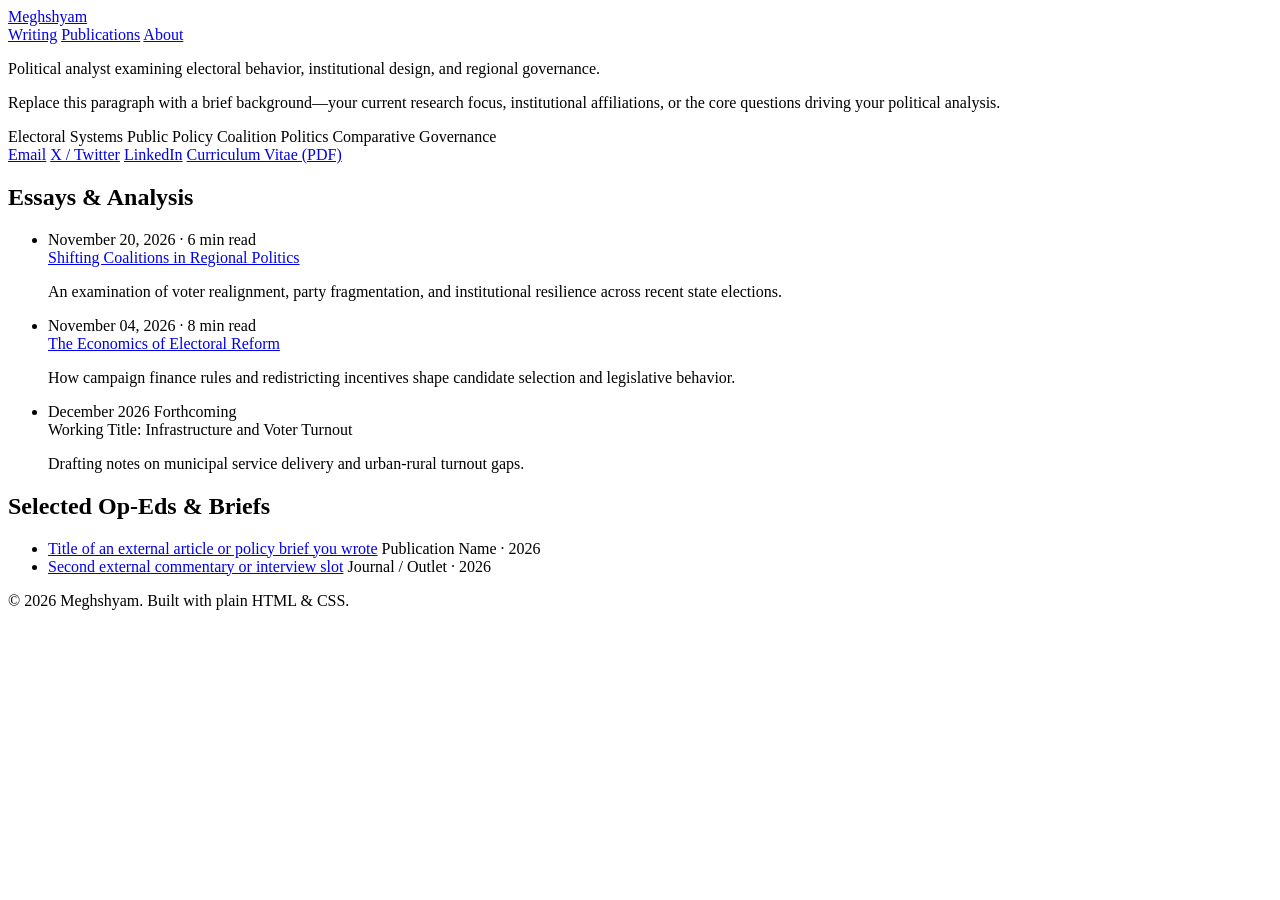
==== index.html @ 5d3dfe94 "Update index.html" ====
<!DOCTYPE html>
<html lang="en">
<head>
  <meta charset="UTF-8">
  <meta name="viewport" content="width=device-width, initial-scale=1.0">
  <title>Meghshyam — Political Analysis & Essays</title>
  
  <!-- Editorial Fonts: Newsreader (serif) & Inter (sans-serif metadata) -->
  <link rel="preconnect" href="https://fonts.googleapis.com">
  <link rel="preconnect" href="https://fonts.gstatic.com" crossorigin>
  <link href="https://fonts.googleapis.com/css2?family=Inter:wght@400;500&family=Newsreader:ital,opsz,wght@0,6..72,400;0,6..72,500;1,6..72,400&display=swap" rel="stylesheet">
  
  <!-- Links to your external stylesheet -->
  <link rel="stylesheet" href="style.css">
</head>
<body>
  <div class="container">
    
    <!-- TOP HEADER & NAVIGATION -->
    <header>
      <a href="index.html" class="site-title">Meghshyam</a>
      <nav>
        <a href="index.html" class="active">Writing</a>
        <a href="#publications">Publications</a>
        <a href="#about">About</a>
      </nav>
    </header>

    <!-- BIO & RESEARCH SLOTS -->
    <div class="bio-section" id="about">
      <p class="bio-lead">
        Political analyst examining electoral behavior, institutional design, and regional governance.
      </p>
      <p class="bio-details">
        Replace this paragraph with a brief background—your current research focus, institutional affiliations, or the core questions driving your political analysis.
      </p>

      <!-- Focus Area Slots -->
      <div class="focus-tags">
        <span class="tag">Electoral Systems</span>
        <span class="tag">Public Policy</span>
        <span class="tag">Coalition Politics</span>
        <span class="tag">Comparative Governance</span>
      </div>

      <!-- Contact & Profile Slots -->
      <div class="contact-links">
        <a href="mailto:you@example.com">Email</a>
        <a href="https://twitter.com/" target="_blank">X / Twitter</a>
        <a href="https://linkedin.com/" target="_blank">LinkedIn</a>
        <a href="#">Curriculum Vitae (PDF)</a>
      </div>
    </div>

    <!-- PRIMARY ESSAYS & BLOG POSTS SECTION -->
    <section id="writing">
      <h2 class="section-label">Essays &amp; Analysis</h2>
      <ul class="post-list">
        
        <!-- Published Post Slot 1 -->
        <li>
          <div class="meta">November 20, 2026 &middot; 6 min read</div>
          <a href="post-1.html" class="post-title">Shifting Coalitions in Regional Politics</a>
          <p class="post-excerpt">An examination of voter realignment, party fragmentation, and institutional resilience across recent state elections.</p>
        </li>

        <!-- Published Post Slot 2 -->
        <li>
          <div class="meta">November 04, 2026 &middot; 8 min read</div>
          <a href="post-2.html" class="post-title">The Economics of Electoral Reform</a>
          <p class="post-excerpt">How campaign finance rules and redistricting incentives shape candidate selection and legislative behavior.</p>
        </li>

        <!-- Forthcoming Essay Slot (Ready to activate when you publish) -->
        <li class="post-slot-empty">
          <div class="meta">December 2026 <span class="badge-forthcoming">Forthcoming</span></div>
          <span class="post-title">Working Title: Infrastructure and Voter Turnout</span>
          <p class="post-excerpt">Drafting notes on municipal service delivery and urban-rural turnout gaps.</p>
        </li>

      </ul>
    </section>

    <!-- EXTERNAL PUBLICATIONS / OP-EDS / MEDIA SLOTS -->
    <section id="publications">
      <h2 class="section-label">Selected Op-Eds &amp; Briefs</h2>
      <ul class="brief-list">
        <li>
          <a href="#">Title of an external article or policy brief you wrote</a>
          <span class="brief-outlet">Publication Name &middot; 2026</span>
        </li>
        <li>
          <a href="#">Second external commentary or interview slot</a>
          <span class="brief-outlet">Journal / Outlet &middot; 2026</span>
        </li>
      </ul>
    </section>

    <footer>
      &copy; 2026 Meghshyam. Built with plain HTML &amp; CSS.
    </footer>

  </div>
</body>
</html>
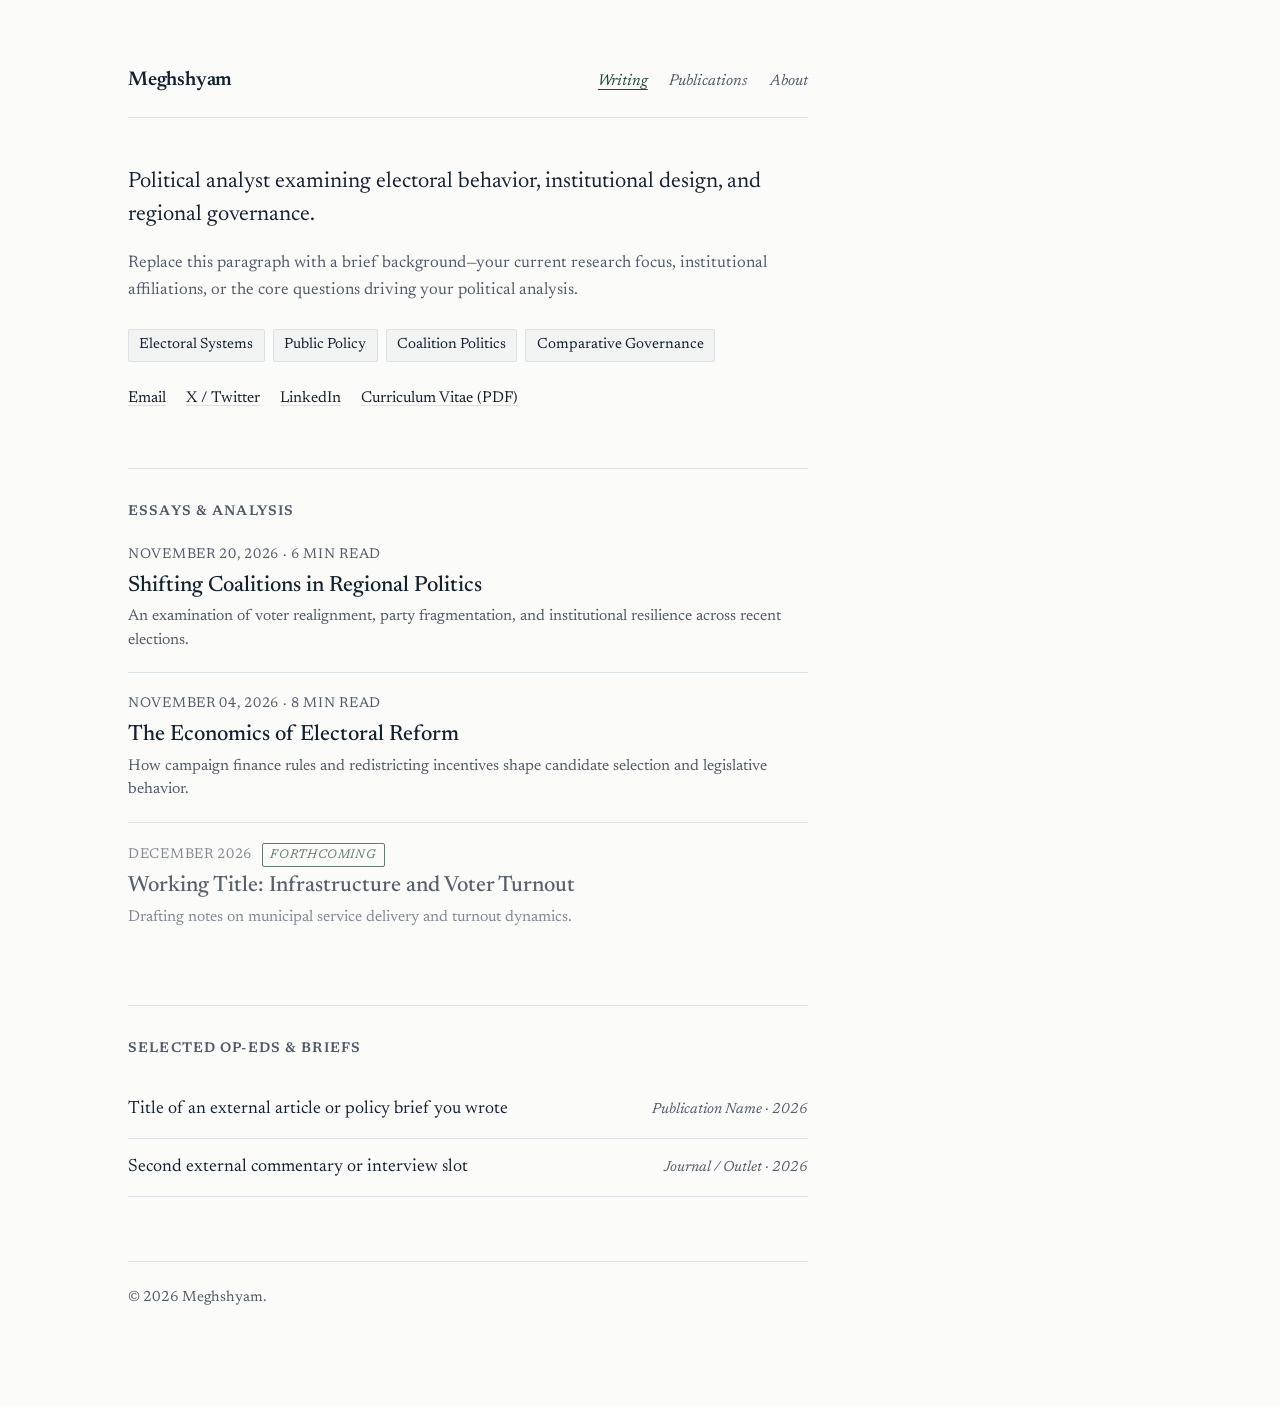
==== commit 8e6f99e1: "Update index.html" ====
--- a/index.html
+++ b/index.html
@@ -3,19 +3,18 @@
 <head>
   <meta charset="UTF-8">
   <meta name="viewport" content="width=device-width, initial-scale=1.0">
-  <title>Meghshyam — Political Analysis & Essays</title>
-  
-  <!-- Editorial Fonts: Newsreader (serif) & Inter (sans-serif metadata) -->
+  <title>Meghshyam — Political Analysis &amp; Essays</title>
+
+  <!-- Times New Roman–style editorial serif font -->
   <link rel="preconnect" href="https://fonts.googleapis.com">
   <link rel="preconnect" href="https://fonts.gstatic.com" crossorigin>
-  <link href="https://fonts.googleapis.com/css2?family=Inter:wght@400;500&family=Newsreader:ital,opsz,wght@0,6..72,400;0,6..72,500;1,6..72,400&display=swap" rel="stylesheet">
-  
-  <!-- Links to your external stylesheet -->
+  <link href="https://fonts.googleapis.com/css2?family=Newsreader:ital,opsz,wght@0,6..72,400;0,6..72,500;0,6..72,600;1,6..72,400&display=swap" rel="stylesheet">
+
   <link rel="stylesheet" href="style.css">
 </head>
 <body>
   <div class="container">
-    
+
     <!-- TOP HEADER & NAVIGATION -->
     <header>
       <a href="index.html" class="site-title">Meghshyam</a>
@@ -56,12 +55,12 @@
     <section id="writing">
       <h2 class="section-label">Essays &amp; Analysis</h2>
       <ul class="post-list">
-        
+
         <!-- Published Post Slot 1 -->
         <li>
           <div class="meta">November 20, 2026 &middot; 6 min read</div>
           <a href="post-1.html" class="post-title">Shifting Coalitions in Regional Politics</a>
-          <p class="post-excerpt">An examination of voter realignment, party fragmentation, and institutional resilience across recent state elections.</p>
+          <p class="post-excerpt">An examination of voter realignment, party fragmentation, and institutional resilience across recent elections.</p>
         </li>
 
         <!-- Published Post Slot 2 -->
@@ -71,11 +70,11 @@
           <p class="post-excerpt">How campaign finance rules and redistricting incentives shape candidate selection and legislative behavior.</p>
         </li>
 
-        <!-- Forthcoming Essay Slot (Ready to activate when you publish) -->
+        <!-- Forthcoming Essay Slot -->
         <li class="post-slot-empty">
           <div class="meta">December 2026 <span class="badge-forthcoming">Forthcoming</span></div>
           <span class="post-title">Working Title: Infrastructure and Voter Turnout</span>
-          <p class="post-excerpt">Drafting notes on municipal service delivery and urban-rural turnout gaps.</p>
+          <p class="post-excerpt">Drafting notes on municipal service delivery and turnout dynamics.</p>
         </li>
 
       </ul>
@@ -97,7 +96,7 @@
     </section>
 
     <footer>
-      &copy; 2026 Meghshyam. Built with plain HTML &amp; CSS.
+      &copy; 2026 Meghshyam.
     </footer>
 
   </div>
--- a/style.css
+++ b/style.css
@@ -0,0 +1,313 @@
+:root {
+  /* Distinct academic/policy journal palette (not Anthropic's warm beige/terracotta) */
+  --bg: #FBFBF9;          /* Crisp archival paper white */
+  --surface: #F2F4F3;     /* Soft cool slate-tint for tags */
+  --text: #16212E;        /* Deep slate-navy ink */
+  --muted: #525B66;       /* Muted steel-slate for metadata & captions */
+  --border: #DCE1E6;      /* Cool hairline divider */
+  --accent: #24473A;      /* Deep policy-green accent */
+}
+
+* {
+  box-sizing: border-box;
+}
+
+body {
+  background-color: var(--bg);
+  color: var(--text);
+  font-family: 'Newsreader', 'Times New Roman', Times, Georgia, serif;
+  font-size: 19px;
+  line-height: 1.65;
+  margin: 0;
+  /* Left-aligned layout with generous breathing room on desktop */
+  padding: 4rem 1.5rem 6rem 1.5rem;
+  -webkit-font-smoothing: antialiased;
+}
+
+@media (min-width: 768px) {
+  body {
+    padding-left: 10%;
+    padding-right: 10%;
+  }
+}
+
+.container {
+  max-width: 680px;
+  margin: 0; /* Left-aligned */
+}
+
+/* Top Navigation & Identity */
+header {
+  margin-bottom: 3rem;
+  padding-bottom: 1.25rem;
+  border-bottom: 1px solid var(--border);
+  display: flex;
+  flex-wrap: wrap;
+  justify-content: space-between;
+  align-items: baseline;
+  gap: 1rem;
+}
+
+.site-title {
+  font-family: 'Newsreader', 'Times New Roman', Times, Georgia, serif;
+  font-size: 1.25rem;
+  font-weight: 600;
+  letter-spacing: -0.01em;
+  text-decoration: none;
+  color: var(--text);
+}
+
+nav {
+  display: flex;
+  flex-wrap: wrap;
+  gap: 1.35rem;
+}
+
+nav a {
+  font-family: 'Newsreader', 'Times New Roman', Times, Georgia, serif;
+  font-size: 0.98rem;
+  font-style: italic;
+  color: var(--muted);
+  text-decoration: none;
+  transition: color 0.15s ease;
+}
+
+nav a:hover,
+nav a.active {
+  color: var(--accent);
+  text-decoration: underline;
+  text-underline-offset: 4px;
+}
+
+/* Section Labels */
+.section-label {
+  font-family: 'Newsreader', 'Times New Roman', Times, Georgia, serif;
+  font-size: 0.88rem;
+  font-weight: 600;
+  text-transform: uppercase;
+  letter-spacing: 0.08em;
+  color: var(--muted);
+  margin: 0 0 1.25rem 0;
+}
+
+/* Bio & Focus Areas Section */
+.bio-section {
+  margin-bottom: 3.5rem;
+}
+
+.bio-lead {
+  font-family: 'Newsreader', 'Times New Roman', Times, Georgia, serif;
+  font-size: 1.38rem;
+  line-height: 1.48;
+  margin: 0 0 1.15rem 0;
+  color: var(--text);
+}
+
+.bio-details {
+  font-family: 'Newsreader', 'Times New Roman', Times, Georgia, serif;
+  font-size: 1.05rem;
+  color: var(--muted);
+  margin: 0 0 1.5rem 0;
+}
+
+.focus-tags {
+  display: flex;
+  flex-wrap: wrap;
+  gap: 0.5rem;
+  margin-bottom: 1.5rem;
+}
+
+.tag {
+  font-family: 'Newsreader', 'Times New Roman', Times, Georgia, serif;
+  font-size: 0.92rem;
+  color: var(--text);
+  background-color: var(--surface);
+  border: 1px solid var(--border);
+  padding: 0.2rem 0.65rem;
+  border-radius: 2px;
+}
+
+.contact-links {
+  font-family: 'Newsreader', 'Times New Roman', Times, Georgia, serif;
+  font-size: 0.98rem;
+  display: flex;
+  flex-wrap: wrap;
+  gap: 1.25rem;
+}
+
+.contact-links a {
+  color: var(--text);
+  text-decoration: underline;
+  text-decoration-color: var(--border);
+  text-underline-offset: 3px;
+}
+
+.contact-links a:hover {
+  color: var(--accent);
+  text-decoration-color: var(--accent);
+}
+
+/* Main Content Blocks */
+section {
+  margin-bottom: 3.5rem;
+  padding-top: 2rem;
+  border-top: 1px solid var(--border);
+}
+
+/* Essay / Blog Post List */
+.post-list {
+  list-style: none;
+  padding: 0;
+  margin: 0;
+}
+
+.post-list li {
+  padding: 1.25rem 0;
+  border-bottom: 1px solid var(--border);
+}
+
+.post-list li:first-child {
+  padding-top: 0;
+}
+
+.post-list li:last-child {
+  border-bottom: none;
+}
+
+.meta {
+  font-family: 'Newsreader', 'Times New Roman', Times, Georgia, serif;
+  font-size: 0.88rem;
+  color: var(--muted);
+  text-transform: uppercase;
+  letter-spacing: 0.05em;
+  margin-bottom: 0.3rem;
+}
+
+.post-title {
+  font-family: 'Newsreader', 'Times New Roman', Times, Georgia, serif;
+  font-size: 1.38rem;
+  font-weight: 500;
+  color: var(--text);
+  text-decoration: none;
+  display: block;
+  margin-bottom: 0.3rem;
+  line-height: 1.3;
+}
+
+.post-title:hover {
+  color: var(--accent);
+  text-decoration: underline;
+  text-underline-offset: 3px;
+}
+
+.post-excerpt {
+  font-family: 'Newsreader', 'Times New Roman', Times, Georgia, serif;
+  font-size: 0.98rem;
+  color: var(--muted);
+  line-height: 1.5;
+  margin: 0;
+}
+
+/* Forthcoming / Empty Slot Styling */
+.post-slot-empty {
+  opacity: 0.7;
+}
+
+.badge-forthcoming {
+  display: inline-block;
+  font-family: 'Newsreader', 'Times New Roman', Times, Georgia, serif;
+  font-size: 0.78rem;
+  font-style: italic;
+  text-transform: uppercase;
+  letter-spacing: 0.05em;
+  color: var(--accent);
+  border: 1px solid var(--accent);
+  padding: 0.05rem 0.45rem;
+  border-radius: 2px;
+  margin-left: 0.4rem;
+  vertical-align: middle;
+}
+
+/* External Appearances & Briefs List */
+.brief-list {
+  list-style: none;
+  padding: 0;
+  margin: 0;
+}
+
+.brief-list li {
+  display: flex;
+  flex-direction: column;
+  padding: 0.85rem 0;
+  border-bottom: 1px solid var(--border);
+}
+
+@media (min-width: 600px) {
+  .brief-list li {
+    flex-direction: row;
+    justify-content: space-between;
+    align-items: baseline;
+    gap: 1.5rem;
+  }
+}
+
+.brief-list a {
+  font-family: 'Newsreader', 'Times New Roman', Times, Georgia, serif;
+  color: var(--text);
+  text-decoration: none;
+  font-size: 1.12rem;
+}
+
+.brief-list a:hover {
+  color: var(--accent);
+  text-decoration: underline;
+  text-underline-offset: 3px;
+}
+
+.brief-outlet {
+  font-family: 'Newsreader', 'Times New Roman', Times, Georgia, serif;
+  font-size: 0.92rem;
+  font-style: italic;
+  color: var(--muted);
+  white-space: nowrap;
+}
+
+/* Article Page Typography (used inside individual posts) */
+article h1 {
+  font-family: 'Newsreader', 'Times New Roman', Times, Georgia, serif;
+  font-size: 2.35rem;
+  font-weight: 500;
+  line-height: 1.18;
+  letter-spacing: -0.015em;
+  margin: 0 0 1.5rem 0;
+}
+
+article h2 {
+  font-family: 'Newsreader', 'Times New Roman', Times, Georgia, serif;
+  font-size: 1.48rem;
+  font-weight: 600;
+  margin: 2.4rem 0 0.7rem 0;
+}
+
+article p {
+  font-family: 'Newsreader', 'Times New Roman', Times, Georgia, serif;
+  margin: 0 0 1.35rem 0;
+}
+
+blockquote {
+  border-left: 2px solid var(--accent);
+  margin: 2rem 0;
+  padding-left: 1.25rem;
+  color: var(--muted);
+  font-family: 'Newsreader', 'Times New Roman', Times, Georgia, serif;
+  font-style: italic;
+}
+
+footer {
+  margin-top: 4rem;
+  padding-top: 1.5rem;
+  border-top: 1px solid var(--border);
+  font-family: 'Newsreader', 'Times New Roman', Times, Georgia, serif;
+  font-size: 0.92rem;
+  color: var(--muted);
+}
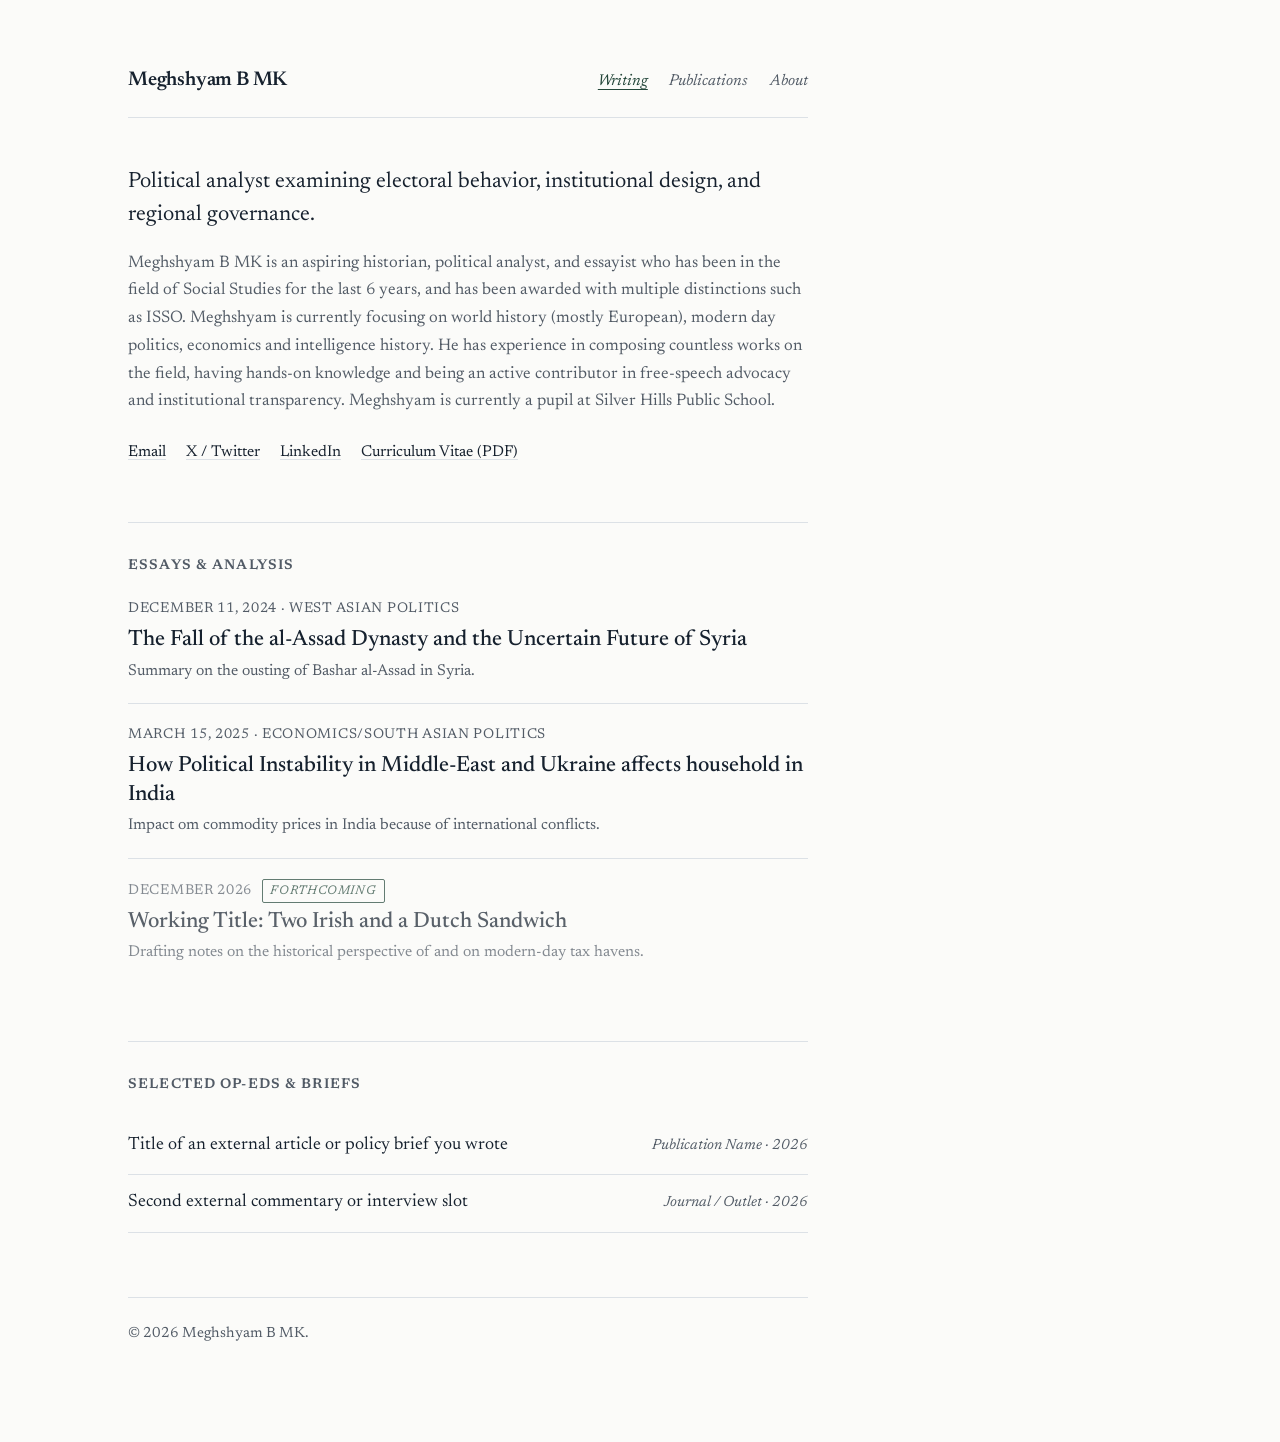
==== commit 7cda885e: "Update index.html" ====
--- a/index.html
+++ b/index.html
@@ -17,7 +17,7 @@
 
     <!-- TOP HEADER & NAVIGATION -->
     <header>
-      <a href="index.html" class="site-title">Meghshyam</a>
+      <a href="index.html" class="site-title">Meghshyam B MK</a>
       <nav>
         <a href="index.html" class="active">Writing</a>
         <a href="#publications">Publications</a>
@@ -31,16 +31,7 @@
         Political analyst examining electoral behavior, institutional design, and regional governance.
       </p>
       <p class="bio-details">
-        Replace this paragraph with a brief background—your current research focus, institutional affiliations, or the core questions driving your political analysis.
-      </p>
-
-      <!-- Focus Area Slots -->
-      <div class="focus-tags">
-        <span class="tag">Electoral Systems</span>
-        <span class="tag">Public Policy</span>
-        <span class="tag">Coalition Politics</span>
-        <span class="tag">Comparative Governance</span>
-      </div>
+        Meghshyam B MK is an aspiring historian, political analyst, and essayist who has been in the field of Social Studies for the last 6 years, and has been awarded with multiple distinctions such as ISSO. Meghshyam is currently focusing on world history (mostly European), modern day politics, economics and intelligence history. He has experience in composing countless works on the field, having hands-on knowledge and being an active contributor in free-speech advocacy and institutional transparency. Meghshyam is currently a pupil at Silver Hills Public School.     </p>
 
       <!-- Contact & Profile Slots -->
       <div class="contact-links">
@@ -58,23 +49,23 @@
 
         <!-- Published Post Slot 1 -->
         <li>
-          <div class="meta">November 20, 2026 &middot; 6 min read</div>
-          <a href="post-1.html" class="post-title">Shifting Coalitions in Regional Politics</a>
-          <p class="post-excerpt">An examination of voter realignment, party fragmentation, and institutional resilience across recent elections.</p>
+          <div class="meta">December 11, 2024 &middot; West Asian Politics</div>
+          <a href="post-1.html" class="post-title">The Fall of the al-Assad Dynasty and the Uncertain Future of Syria</a>
+          <p class="post-excerpt">Summary on the ousting of Bashar al-Assad in Syria.</p>
         </li>
 
         <!-- Published Post Slot 2 -->
         <li>
-          <div class="meta">November 04, 2026 &middot; 8 min read</div>
-          <a href="post-2.html" class="post-title">The Economics of Electoral Reform</a>
-          <p class="post-excerpt">How campaign finance rules and redistricting incentives shape candidate selection and legislative behavior.</p>
+          <div class="meta">March 15, 2025 &middot; Economics/South Asian Politics</div>
+          <a href="post-2.html" class="post-title">How Political Instability in Middle-East and Ukraine affects household in India</a>
+          <p class="post-excerpt">Impact om commodity prices in India because of international conflicts.</p>
         </li>
 
         <!-- Forthcoming Essay Slot -->
         <li class="post-slot-empty">
           <div class="meta">December 2026 <span class="badge-forthcoming">Forthcoming</span></div>
-          <span class="post-title">Working Title: Infrastructure and Voter Turnout</span>
-          <p class="post-excerpt">Drafting notes on municipal service delivery and turnout dynamics.</p>
+          <span class="post-title">Working Title: Two Irish and a Dutch Sandwich</span>
+          <p class="post-excerpt">Drafting notes on the historical perspective of and on modern-day tax havens.</p>
         </li>
 
       </ul>
@@ -96,7 +87,7 @@
     </section>
 
     <footer>
-      &copy; 2026 Meghshyam.
+      &copy; 2026 Meghshyam B MK.
     </footer>
 
   </div>
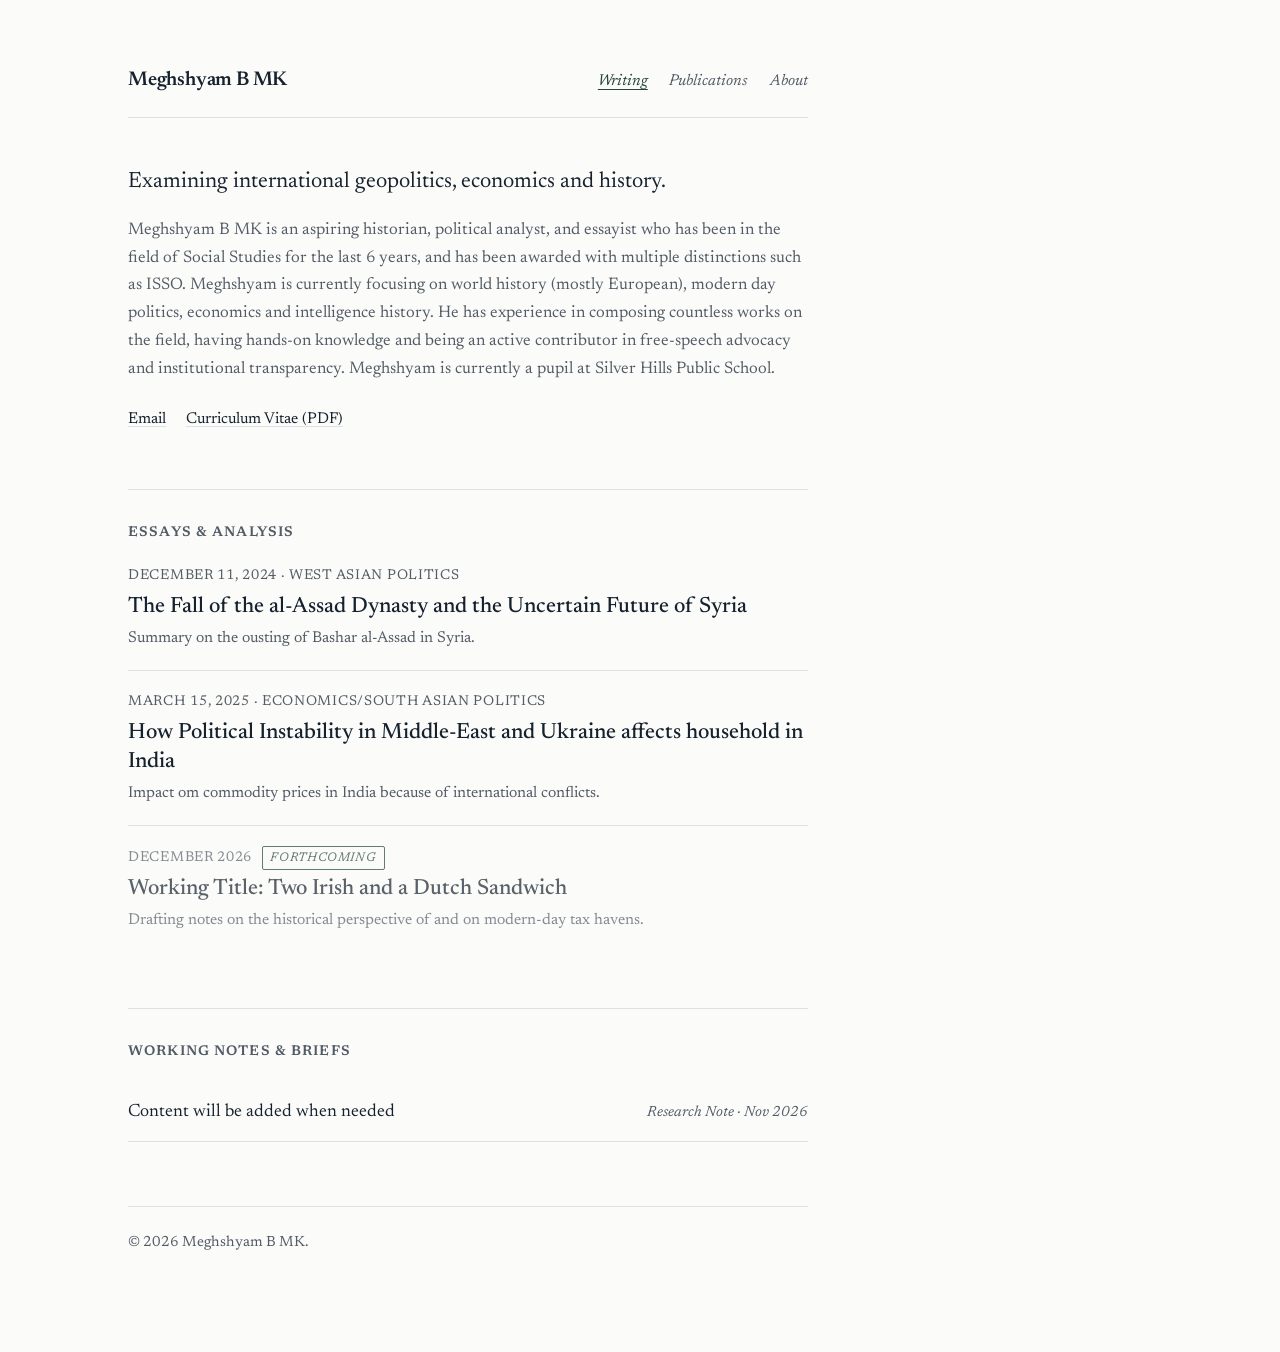
==== commit 50a82dad: "Update index.html" ====
--- a/index.html
+++ b/index.html
@@ -28,7 +28,7 @@
     <!-- BIO & RESEARCH SLOTS -->
     <div class="bio-section" id="about">
       <p class="bio-lead">
-        Political analyst examining electoral behavior, institutional design, and regional governance.
+        Examining international geopolitics, economics and history.
       </p>
       <p class="bio-details">
         Meghshyam B MK is an aspiring historian, political analyst, and essayist who has been in the field of Social Studies for the last 6 years, and has been awarded with multiple distinctions such as ISSO. Meghshyam is currently focusing on world history (mostly European), modern day politics, economics and intelligence history. He has experience in composing countless works on the field, having hands-on knowledge and being an active contributor in free-speech advocacy and institutional transparency. Meghshyam is currently a pupil at Silver Hills Public School.     </p>
@@ -36,8 +36,6 @@
       <!-- Contact & Profile Slots -->
       <div class="contact-links">
         <a href="mailto:you@example.com">Email</a>
-        <a href="https://twitter.com/" target="_blank">X / Twitter</a>
-        <a href="https://linkedin.com/" target="_blank">LinkedIn</a>
         <a href="#">Curriculum Vitae (PDF)</a>
       </div>
     </div>
@@ -71,17 +69,12 @@
       </ul>
     </section>
 
-    <!-- EXTERNAL PUBLICATIONS / OP-EDS / MEDIA SLOTS -->
     <section id="publications">
-      <h2 class="section-label">Selected Op-Eds &amp; Briefs</h2>
+      <h2 class="section-label">Working Notes &amp; Briefs</h2>
       <ul class="brief-list">
         <li>
-          <a href="#">Title of an external article or policy brief you wrote</a>
-          <span class="brief-outlet">Publication Name &middot; 2026</span>
-        </li>
-        <li>
-          <a href="#">Second external commentary or interview slot</a>
-          <span class="brief-outlet">Journal / Outlet &middot; 2026</span>
+          <a href="note-turnout-2026.html">Content will be added when needed</a>
+          <span class="brief-outlet">Research Note &middot; Nov 2026</span>
         </li>
       </ul>
     </section>
--- a/style.css
+++ b/style.css
@@ -311,3 +311,66 @@
   font-size: 0.92rem;
   color: var(--muted);
 }
+/* Inline Citation Links inside Article Text */
+.cite-ref {
+  font-size: 0.78em;
+  vertical-align: super;
+  line-height: 0;
+  text-decoration: none;
+  color: var(--accent);
+  font-weight: 600;
+  padding: 0 0.1rem;
+}
+
+.cite-ref:hover {
+  text-decoration: underline;
+}
+
+/* Sources & References Block at End of Article */
+.sources-section {
+  margin-top: 3.5rem;
+  padding-top: 1.75rem;
+  border-top: 1px solid var(--border);
+}
+
+.sources-section h2 {
+  font-size: 0.88rem;
+  font-weight: 600;
+  text-transform: uppercase;
+  letter-spacing: 0.08em;
+  color: var(--muted);
+  margin: 0 0 1.25rem 0;
+}
+
+.sources-list {
+  margin: 0;
+  padding-left: 1.35rem;
+  font-size: 0.96rem;
+  line-height: 1.55;
+  color: var(--muted);
+}
+
+.sources-list li {
+  margin-bottom: 0.75rem;
+  padding-left: 0.25rem;
+}
+
+.sources-list li:target {
+  color: var(--text);
+  background-color: var(--surface);
+  padding: 0.25rem 0.5rem;
+  border-radius: 2px;
+}
+
+.sources-list a {
+  color: var(--text);
+  text-decoration: underline;
+  text-decoration-color: var(--border);
+  text-underline-offset: 3px;
+  word-break: break-word;
+}
+
+.sources-list a:hover {
+  color: var(--accent);
+  text-decoration-color: var(--accent);
+}
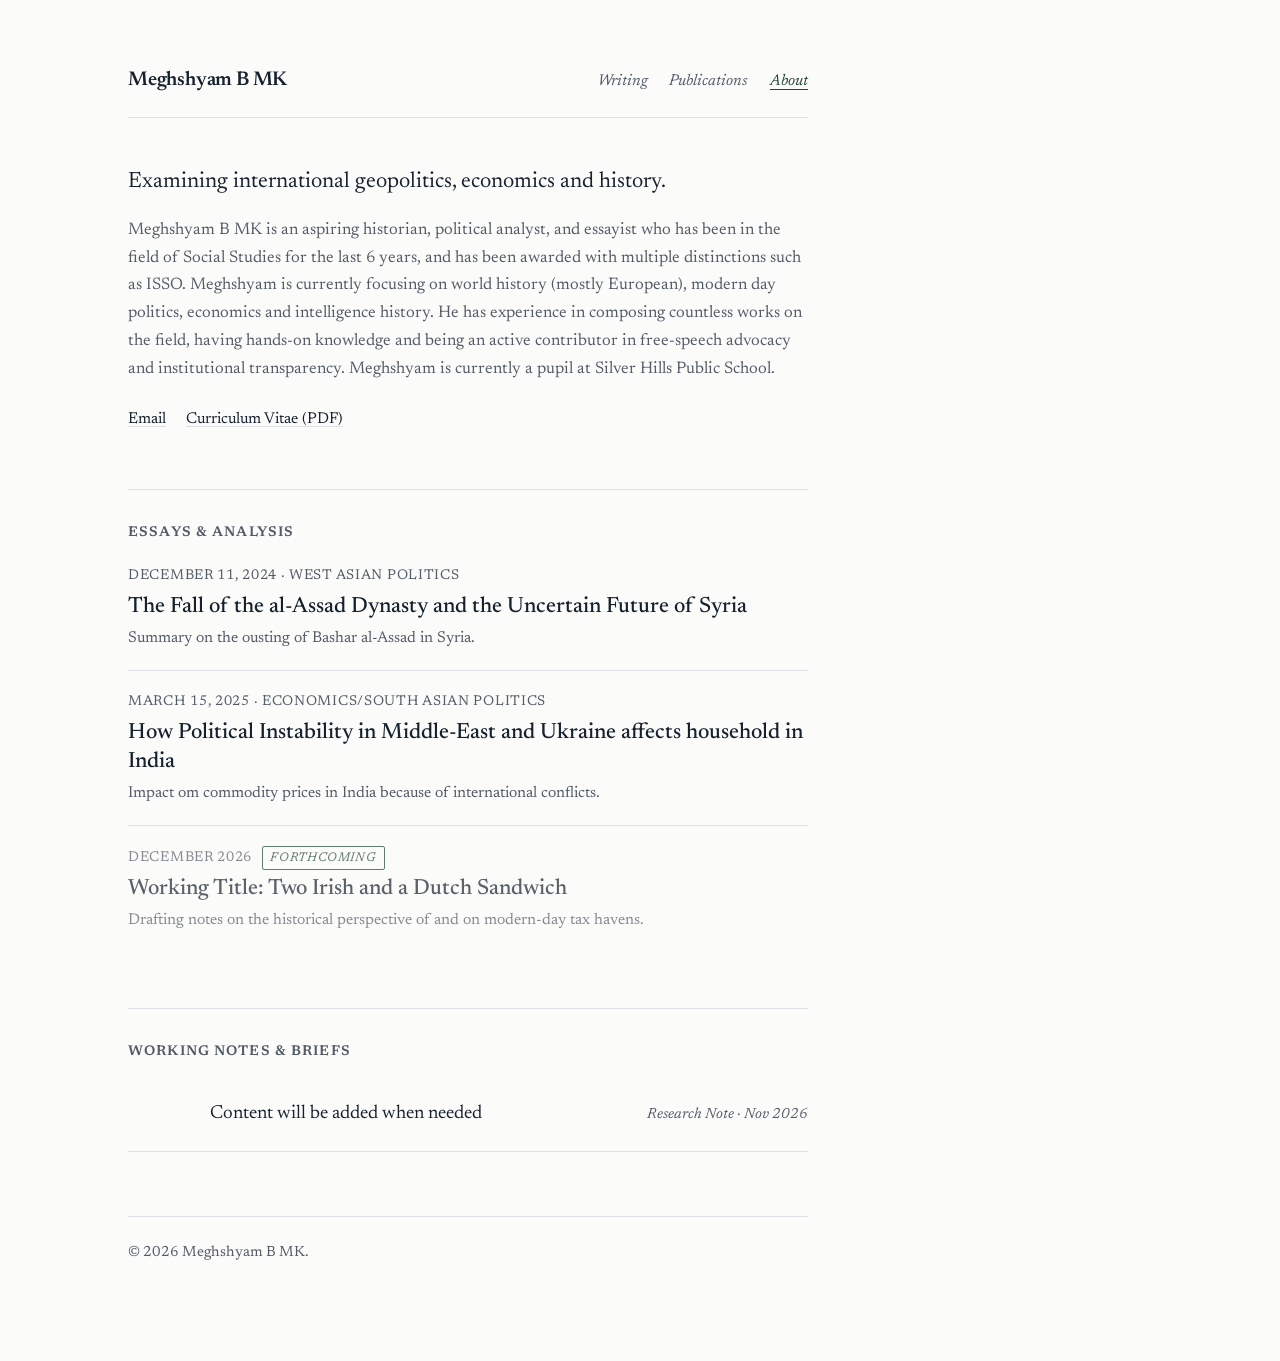
==== commit d14e280e: "Update index.html" ====
--- a/index.html
+++ b/index.html
@@ -19,9 +19,9 @@
     <header>
       <a href="index.html" class="site-title">Meghshyam B MK</a>
       <nav>
-        <a href="index.html" class="active">Writing</a>
+        <a href="#writing">Writing</a>
         <a href="#publications">Publications</a>
-        <a href="#about">About</a>
+        <a href="#about" class="active">About</a>
       </nav>
     </header>
 
@@ -73,7 +73,7 @@
       <h2 class="section-label">Working Notes &amp; Briefs</h2>
       <ul class="brief-list">
         <li>
-          <a href="note-turnout-2026.html">Content will be added when needed</a>
+          <p></p>Content will be added when needed</p>
           <span class="brief-outlet">Research Note &middot; Nov 2026</span>
         </li>
       </ul>
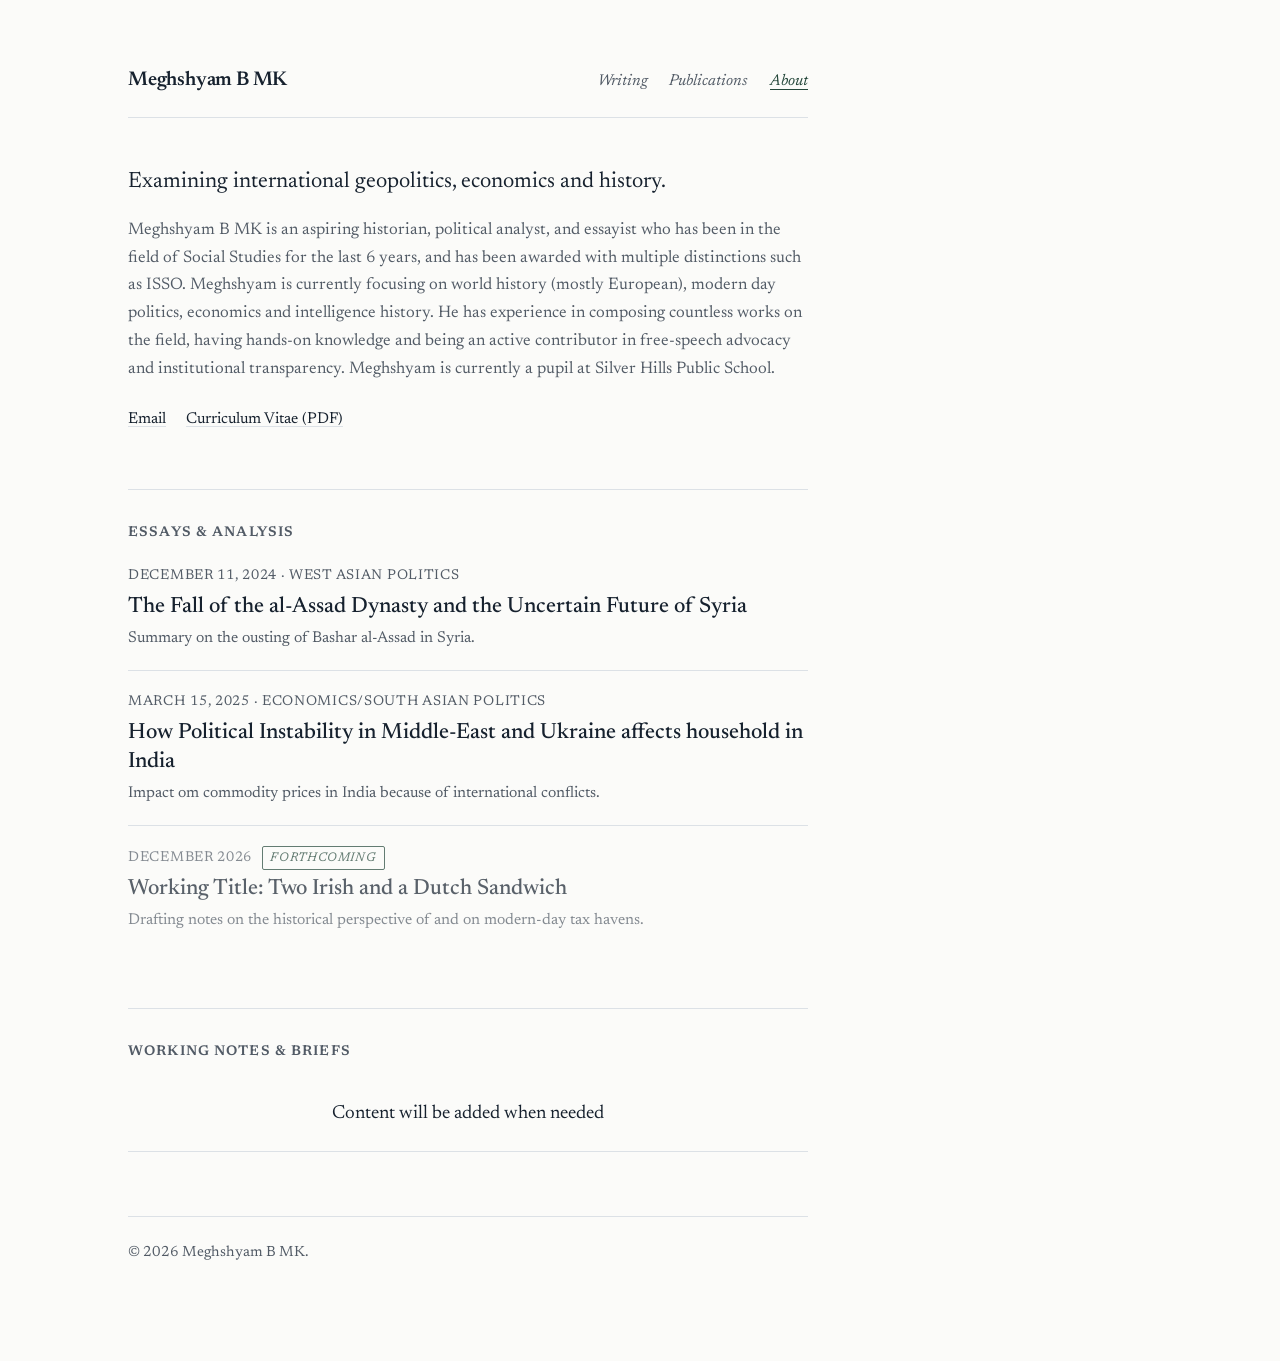
==== commit 3e3326db: "Update index.html" ====
--- a/index.html
+++ b/index.html
@@ -74,7 +74,6 @@
       <ul class="brief-list">
         <li>
           <p></p>Content will be added when needed</p>
-          <span class="brief-outlet">Research Note &middot; Nov 2026</span>
         </li>
       </ul>
     </section>
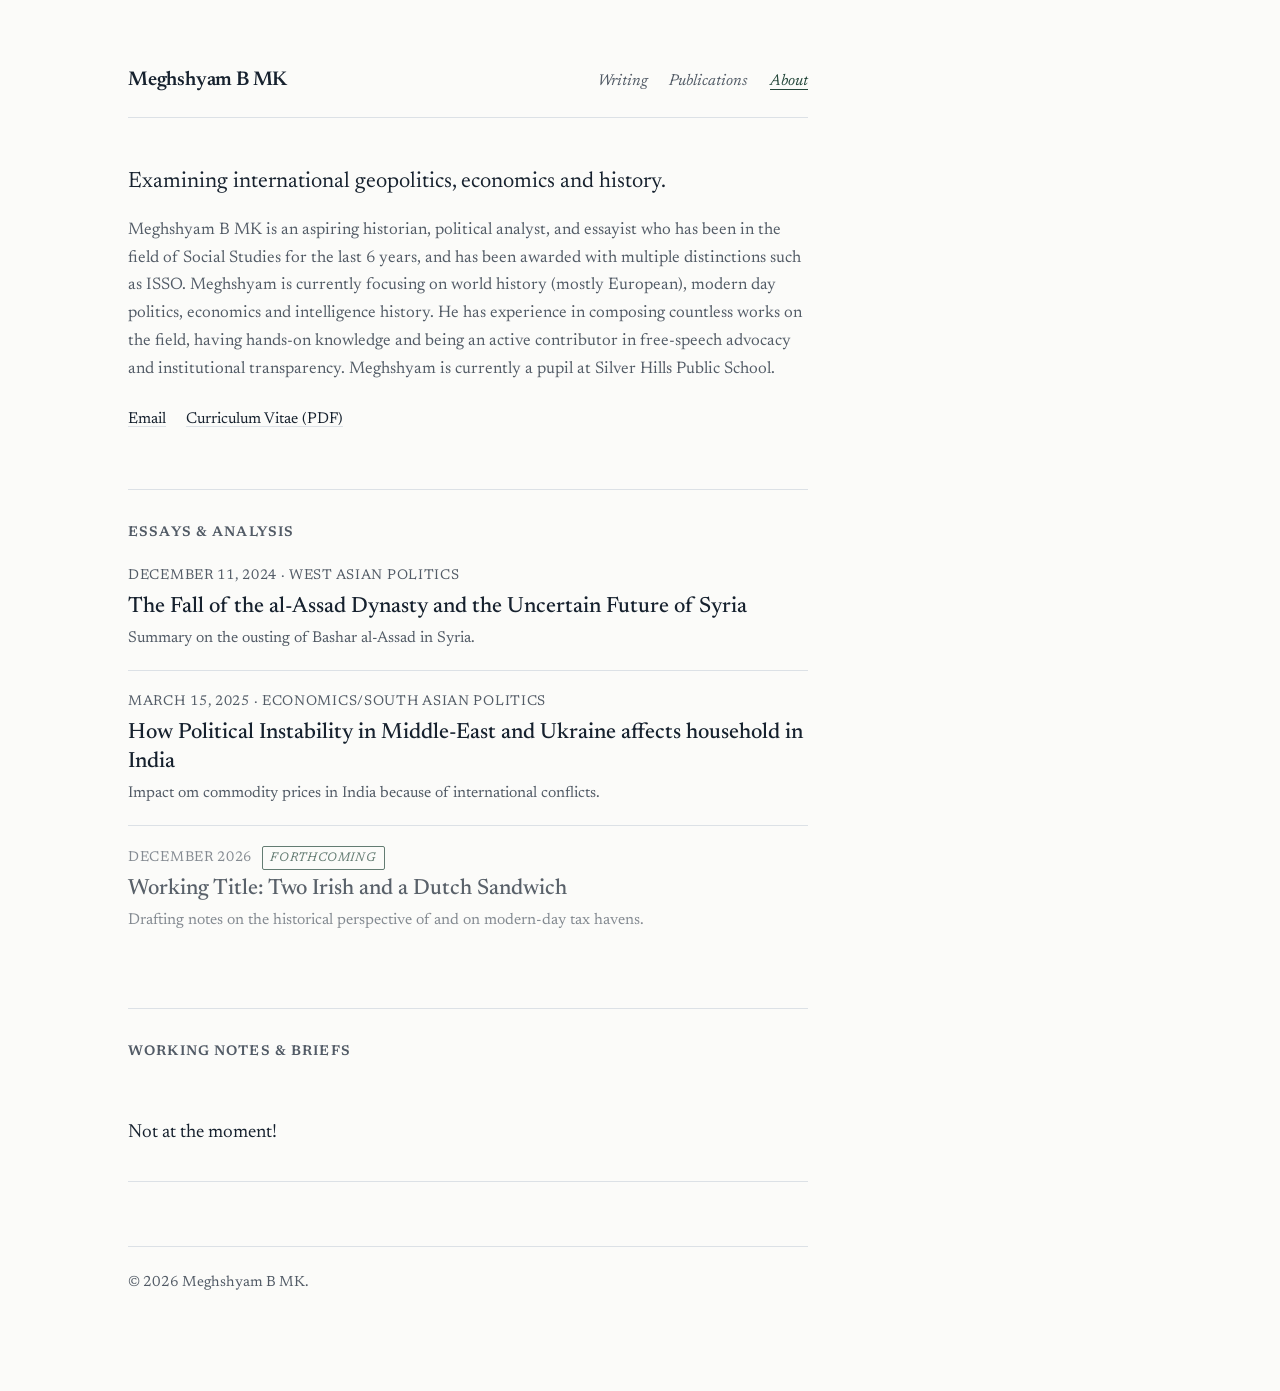
==== commit 5c5e8739: "Update index.html" ====
--- a/index.html
+++ b/index.html
@@ -73,7 +73,7 @@
       <h2 class="section-label">Working Notes &amp; Briefs</h2>
       <ul class="brief-list">
         <li>
-          <p></p>Content will be added when needed</p>
+          <p>Not at the moment!</p>
         </li>
       </ul>
     </section>
